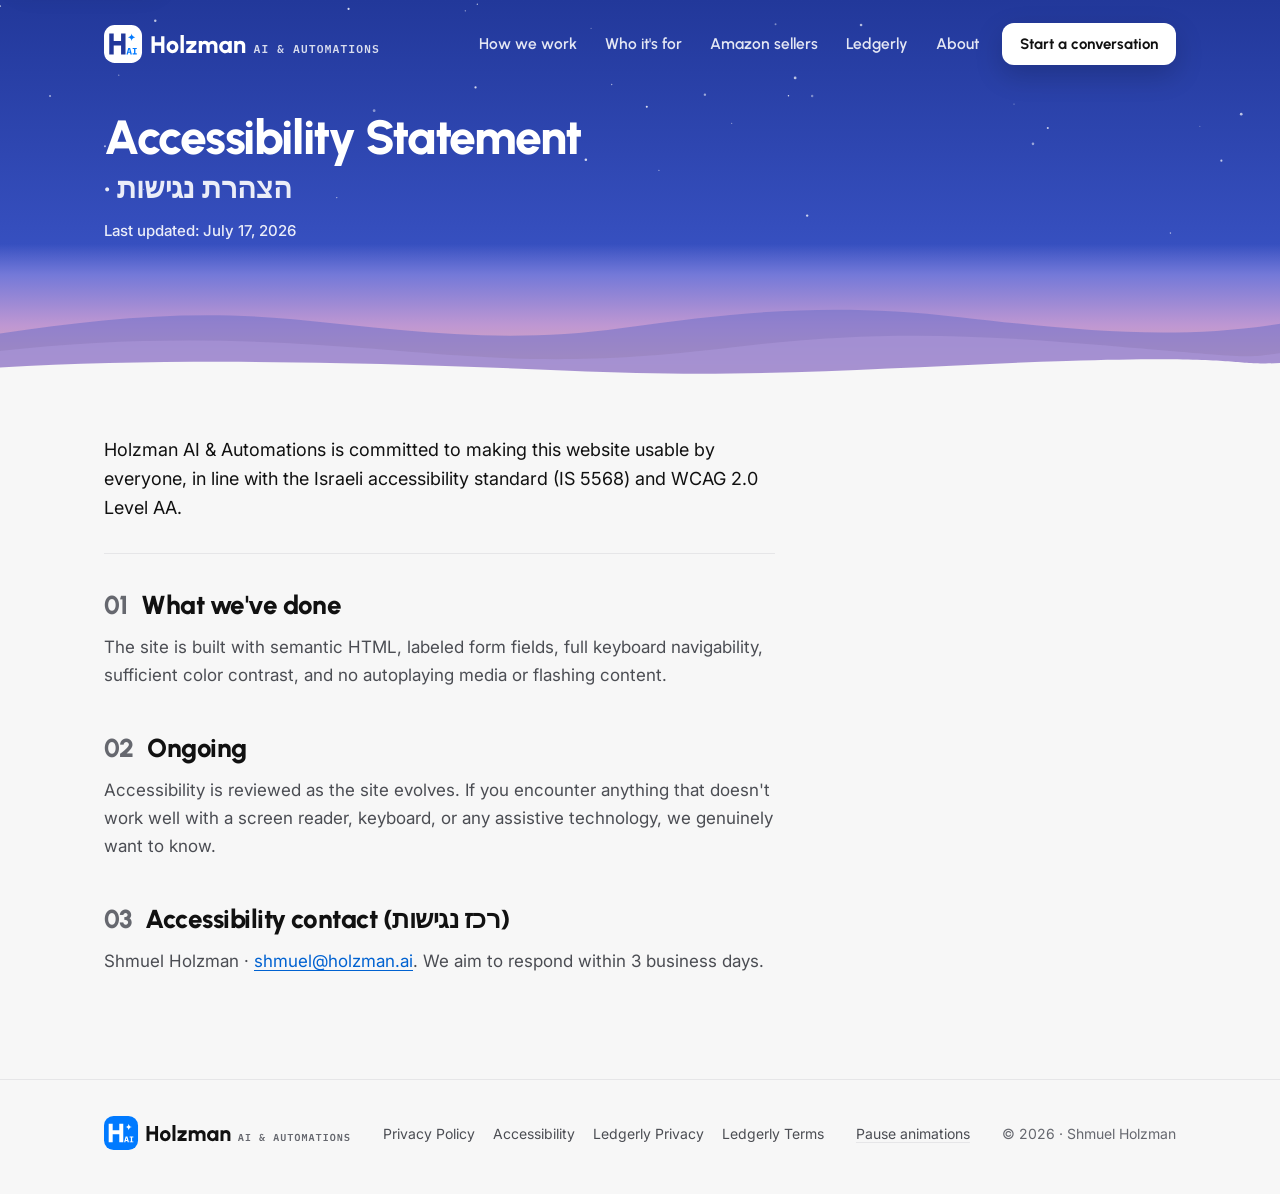
==== accessibility.html @ 12c3c7ff "Brand v2 (Dusk): every page restyled; shared CSS fixes - amazon-sellers, ledgerly, amazon-pnl (Margi" ====
<!doctype html>
<html lang="en">
<head>
<meta charset="utf-8" />
<meta name="viewport" content="width=device-width,initial-scale=1" />
<title>Accessibility Statement — Holzman AI &amp; Automations</title>
<meta name="description" content="Accessibility Statement (הצהרת נגישות) for holzman.ai: our commitment to IS 5568 and WCAG 2.0 AA, what we&#x27;ve done, and how to contact us." />
<link rel="canonical" href="https://holzman.ai/accessibility" />

<link rel="icon" href="/favicon.svg" type="image/svg+xml" />
<link rel="icon" href="/favicon-32.png" sizes="32x32" type="image/png" />
<link rel="apple-touch-icon" href="/apple-touch-icon.png" />

<meta property="og:type" content="website" />
<meta property="og:site_name" content="Holzman AI &amp; Automations" />
<meta property="og:locale" content="en_US" />
<meta property="og:url" content="https://holzman.ai/accessibility" />
<meta property="og:title" content="Accessibility Statement" />
<meta property="og:description" content="Accessibility Statement (הצהרת נגישות) for holzman.ai: our commitment to IS 5568 and WCAG 2.0 AA, what we&#x27;ve done, and how to contact us." />
<meta property="og:image" content="https://holzman.ai/og-card.png" />
<meta property="og:image:type" content="image/png" />
<meta property="og:image:width" content="1200" />
<meta property="og:image:height" content="630" />
<meta property="og:image:alt" content="Holzman AI &amp; Automations — Boutique automation, built on rails." />
<meta name="twitter:card" content="summary_large_image" />
<meta name="twitter:title" content="Accessibility Statement" />
<meta name="twitter:description" content="Accessibility Statement (הצהרת נגישות) for holzman.ai: our commitment to IS 5568 and WCAG 2.0 AA, what we&#x27;ve done, and how to contact us." />
<meta name="twitter:image" content="https://holzman.ai/og-card.png" />
<meta name="twitter:image:alt" content="Holzman AI &amp; Automations — Boutique automation, built on rails." />
<link rel="preconnect" href="https://fonts.googleapis.com">
<link rel="preconnect" href="https://fonts.gstatic.com" crossorigin>
<link href="https://fonts.googleapis.com/css2?family=Urbanist:wght@700;800&family=Inter:wght@400;500;600&family=IBM+Plex+Mono:wght@500&display=swap" rel="stylesheet">
<link rel="stylesheet" href="/dusk.css?v=2026-10">
<style>
  /* legal page only; the system lives in /dusk.css */
  .dusk.mini .dusk-copy h1 { font-weight: 800; font-size: clamp(34px, 4.4vw, 48px); line-height: 1.08; letter-spacing: -.03em; }
  .dusk.mini .meta { margin-top: 12px; display: flex; flex-wrap: wrap; gap: 2px 20px; font-size: 15px; font-weight: 500; color: rgba(255, 255, 255, .9); }
  .legal { padding-block: 52px 104px; }
  .legal .intro { font-size: 18px; line-height: 1.6; color: var(--ink); padding-bottom: 30px; border-bottom: 1px solid var(--line); }
  .legal .prose { max-width: 61ch; }
  .legal .prose h2 .n { color: var(--muted); font-variant-numeric: tabular-nums; margin-right: .3em; }
  .legal .prose section > h2 { margin-top: 44px; }
  .legal .prose section:first-of-type > h2 { margin-top: 36px; }
  .legal .prose .well { margin-top: 18px; font-size: 16px; }
  .dusk.mini .h1-he { display: block; margin-top: 8px; font-size: .6em; line-height: 1.25; letter-spacing: 0; color: rgba(255, 255, 255, .9); }
</style>
</head>
<body>
<a class="skip" href="#main">Skip to content</a>

<header class="dusk mini" id="top">
  <svg class="stars" aria-hidden="true" focusable="false"><circle cx="0.02%" cy="2.54%" r="0.84" opacity="0.62" style="animation-delay:0.86s;animation-duration:2.69s"/><circle cx="8.20%" cy="61.39%" r="1.06" opacity="0.60" style="animation-delay:2.79s;animation-duration:5.06s"/><circle cx="11.22%" cy="79.52%" r="0.71" opacity="0.44" style="animation-delay:1.48s;animation-duration:3.06s"/><circle cx="81.86%" cy="53.74%" r="1.04" opacity="0.75" style="animation-delay:1.86s;animation-duration:3.64s"/><circle cx="46.18%" cy="11.94%" r="0.60" opacity="0.37" style="animation-delay:1.93s;animation-duration:2.93s"/><circle cx="93.74%" cy="53.06%" r="0.53" opacity="0.40" style="animation-delay:3.16s;animation-duration:4.03s"/><circle cx="55.07%" cy="39.74%" r="1.21" opacity="0.55" style="animation-delay:2.32s;animation-duration:4.16s"/><circle cx="62.12%" cy="32.72%" r="1.39" opacity="0.69" style="animation-delay:1.79s;animation-duration:3.51s"/><circle cx="27.23%" cy="3.75%" r="1.07" opacity="0.84" style="animation-delay:1.59s;animation-duration:3.44s"/><circle cx="26.31%" cy="82.97%" r="0.67" opacity="0.67" style="animation-delay:3.10s;animation-duration:3.62s"/><circle cx="80.70%" cy="60.40%" r="1.29" opacity="0.52" style="animation-delay:2.36s;animation-duration:3.54s"/><circle cx="12.13%" cy="8.69%" r="1.22" opacity="0.70" style="animation-delay:1.76s;animation-duration:4.77s"/><circle cx="37.29%" cy="1.78%" r="0.67" opacity="0.69" style="animation-delay:2.18s;animation-duration:3.00s"/><circle cx="51.48%" cy="71.47%" r="0.54" opacity="0.79" style="animation-delay:1.24s;animation-duration:4.77s"/><circle cx="96.97%" cy="47.95%" r="1.34" opacity="0.69" style="animation-delay:3.36s;animation-duration:3.74s"/><circle cx="36.35%" cy="4.54%" r="0.57" opacity="0.75" style="animation-delay:2.03s;animation-duration:3.79s"/><circle cx="47.79%" cy="35.47%" r="0.67" opacity="0.63" style="animation-delay:1.22s;animation-duration:4.58s"/><circle cx="60.59%" cy="10.15%" r="0.98" opacity="0.42" style="animation-delay:1.55s;animation-duration:4.58s"/><circle cx="29.23%" cy="46.50%" r="1.38" opacity="0.46" style="animation-delay:2.57s;animation-duration:3.87s"/><circle cx="37.15%" cy="36.69%" r="1.11" opacity="0.80" style="animation-delay:1.49s;animation-duration:5.20s"/><circle cx="9.28%" cy="31.55%" r="0.56" opacity="0.61" style="animation-delay:2.10s;animation-duration:3.45s"/><circle cx="57.16%" cy="51.79%" r="0.64" opacity="0.50" style="animation-delay:1.36s;animation-duration:5.19s"/><circle cx="45.77%" cy="67.10%" r="1.29" opacity="0.81" style="animation-delay:1.68s;animation-duration:3.62s"/><circle cx="50.53%" cy="44.82%" r="1.02" opacity="0.84" style="animation-delay:2.69s;animation-duration:3.66s"/><circle cx="61.60%" cy="40.16%" r="0.74" opacity="0.85" style="animation-delay:2.72s;animation-duration:3.21s"/><circle cx="67.27%" cy="10.52%" r="1.31" opacity="0.65" style="animation-delay:1.17s;animation-duration:3.83s"/><circle cx="91.44%" cy="97.88%" r="0.77" opacity="0.59" style="animation-delay:2.38s;animation-duration:5.09s"/><circle cx="95.42%" cy="67.48%" r="1.09" opacity="0.72" style="animation-delay:2.75s;animation-duration:3.29s"/><circle cx="79.22%" cy="43.72%" r="0.52" opacity="0.53" style="animation-delay:0.41s;animation-duration:4.50s"/><circle cx="63.45%" cy="40.28%" r="1.24" opacity="0.40" style="animation-delay:0.04s;animation-duration:3.83s"/><circle cx="3.91%" cy="40.29%" r="1.05" opacity="0.56" style="animation-delay:3.36s;animation-duration:5.07s"/><circle cx="63.06%" cy="90.52%" r="1.18" opacity="0.75" style="animation-delay:2.85s;animation-duration:4.26s"/></svg>
  <div class="wrap">
    <nav class="dusk-nav" aria-label="Main">
      <a class="lockup" href="/" aria-label="Holzman AI &amp; Automations home"><img src="/logo-reverse.svg" alt="Holzman AI &amp; Automations" width="276" height="38"></a>
      <div class="links">
        <a href="/#how">How we work</a>
        <a href="/#fit">Who it's for</a>
        <a href="/amazon-sellers">Amazon sellers</a>
        <a href="/ledgerly">Ledgerly</a>
        <a href="/#about">About</a>
        <a class="btn btn-white btn-sm" href="/#contact">Start a conversation</a>
      </div>
    </nav>
    <div class="dusk-copy">
      <h1>Accessibility Statement <span class="h1-he">· <span lang="he" dir="rtl">הצהרת נגישות</span></span></h1>
      <p class="meta"><span>Last updated: July 17, 2026</span></p>
    </div>
  </div>
  <svg class="hills" viewBox="0 0 1440 190" preserveAspectRatio="none" aria-hidden="true" focusable="false"><path d="M0 96C110 70 210 52 330 70S560 118 700 86S940 40 1080 66S1320 108 1440 78V190H0Z" fill="#6E6FC9" opacity=".55"/><path d="M0 128C150 100 290 106 420 124S650 156 820 122S1100 98 1260 120S1400 140 1440 132V190H0Z" fill="#A894D8" opacity=".7"/><path d="M0 158C200 140 420 148 640 164S1000 156 1200 146S1380 154 1440 150V190H0Z" fill="#F7F7F7"/></svg>
</header>

<main id="main">
  <div class="wrap legal">
    <article class="prose">
      <p class="intro">Holzman AI &amp; Automations is committed to making this website usable by everyone, in line with the Israeli accessibility standard (IS 5568) and WCAG 2.0 Level AA.</p>

      <section>
        <h2><span class="n">01</span> What we've done</h2>
        <p>
          The site is built with semantic HTML, labeled form fields, full keyboard navigability, sufficient color contrast, and no autoplaying media or flashing content.
        </p>
      </section>

      <section>
        <h2><span class="n">02</span> Ongoing</h2>
        <p>
          Accessibility is reviewed as the site evolves. If you encounter anything that doesn't work well with a screen reader, keyboard, or any assistive technology, we genuinely want to know.
        </p>
      </section>

      <section>
        <h2><span class="n">03</span> Accessibility contact (<span lang="he" dir="rtl">רכז נגישות</span>)</h2>
        <p>
          Shmuel Holzman · <a href="mailto:shmuel@holzman.ai">shmuel@holzman.ai</a>. We aim to respond within 3 business days.
        </p>
      </section>
    </article>
  </div>
</main>

<footer class="site-foot">
  <div class="wrap row">
    <a class="lockup" href="/" aria-label="Holzman AI &amp; Automations home"><img src="/logo.svg" alt="Holzman AI &amp; Automations" width="247" height="34"></a>
    <nav aria-label="Legal"><a href="/privacy-policy">Privacy Policy</a><a href="/accessibility">Accessibility</a><a href="/privacy">Ledgerly Privacy</a><a href="/terms">Ledgerly Terms</a></nav>
    <button class="motion-toggle" type="button" hidden>Pause animations</button>
    <span class="copy">© 2026 · Shmuel Holzman</span>
  </div>
</footer>

<script src="/dusk.js?v=2026-10" defer></script>
</body>
</html>
---- dusk.css ----
/* Holzman AI & Automations: "Dusk" house system (brand v2, 2026-10).
   Source of truth: vault 1-Projects/Holzman AI & Automations/Brand Redesign (2026-10)/Brand Spec — Dusk (v2).md
   Every page links this file; page-only styles stay in the page. */

:root {
  /* neutrals */
  --bg: #F7F7F7; --surface: #FFFFFF; --panel: #F0F0F1;
  --ink: #111111; --body: #4B4D53; --muted: #66686F;
  --line: #E6E6E8; --line-2: #EFEFF0;
  /* blue: 500 for graphics, 600 for button fills, 700 for text and links */
  --blue: #007AFF; --blue-600: #0070EA; --blue-700: #0062D1; --blue-50: #EAF3FF; --blue-100: #D6E8FF;
  /* icon tiles only, white glyphs */
  --tile-blue: #007AFF; --tile-violet: #7A6AD6; --tile-green: #1E9E46; --tile-amber: #D97A00; --tile-pink: #D9578C;
  /* status */
  --ok: #157A41; --ok-soft: #E5F5EB; --warn: #9A5600; --warn-soft: #FFF2DB; --err: #B42318; --err-soft: #FDECEA;
  /* the dusk */
  --dusk-deep: #22389A;
  --dusk-sky: linear-gradient(180deg, #22389A 0px, #3B55C8 300px, #5D69D3 470px, #7479D8 560px, #BE97D2 720px, #EEB4AE 880px);
  --dusk-line: linear-gradient(90deg, #22389A, #3B55C8 30%, #7479D8 58%, #BE97D2 80%, #EEB4AE);
  /* type */
  --display: "Urbanist", "Helvetica Neue", Arial, sans-serif;
  --sans: "Inter", system-ui, -apple-system, "Segoe UI", Arial, sans-serif;
  --mono: "IBM Plex Mono", ui-monospace, Menlo, monospace;
  --hand: "Caveat", "Bradley Hand", cursive;
  /* shape */
  --r-ctl: 12px; --r-card: 22px; --r-inner: 14px;
  --e1: 0 1px 2px rgba(17, 17, 17, .05), 0 8px 24px rgba(17, 17, 17, .06);
  --e2: 0 2px 6px rgba(17, 17, 17, .05), 0 24px 60px rgba(17, 17, 17, .10);
  /* motion: Direction A's spring, as drawn (Shmuel, 2026-10-08) */
  --spring: cubic-bezier(.34, 1.56, .64, 1);
}

*, *::before, *::after { box-sizing: border-box; }
html { -webkit-text-size-adjust: 100%; scroll-behavior: smooth; overflow-x: clip; }
body {
  margin: 0; background: var(--bg); color: var(--body);
  font-family: var(--sans); font-size: 17px; line-height: 1.65;
  -webkit-font-smoothing: antialiased; -moz-osx-font-smoothing: grayscale;
}
img, svg { max-width: 100%; }
p { margin: 0; }
a { color: var(--blue-700); text-underline-offset: 3px; }
h1, h2, h3, h4 { margin: 0; color: var(--ink); font-family: var(--display); text-wrap: balance; }
::selection { background: var(--blue); color: #fff; }
:focus-visible { outline: 2px solid var(--blue-700); outline-offset: 2px; border-radius: 4px; }
.skip { position: absolute; left: 12px; top: -60px; z-index: 50; background: var(--surface); color: var(--ink); padding: 10px 14px; border-radius: var(--r-ctl); font-weight: 600; box-shadow: var(--e1); text-decoration: none; }
.skip:focus { top: 12px; }
.sr-only { position: absolute; width: 1px; height: 1px; padding: 0; margin: -1px; overflow: hidden; clip: rect(0 0 0 0); white-space: nowrap; border: 0; }

.wrap { max-width: 1120px; margin: 0 auto; padding-inline: 24px; }
.wrap-narrow { max-width: 860px; margin: 0 auto; padding-inline: 24px; }
@media (max-width: 520px) { .wrap, .wrap-narrow { padding-inline: 16px; } body { font-size: 16px; } }

/* ---------- type ---------- */
.h-hero { font-weight: 800; font-size: clamp(38px, 5.2vw, 60px); line-height: 1.04; letter-spacing: -.035em; }
.h-sec { font-weight: 800; font-size: clamp(30px, 3.8vw, 42px); line-height: 1.1; letter-spacing: -.03em; }
.h-card { font-weight: 800; font-size: 20px; line-height: 1.25; letter-spacing: -.02em; }
.lead { font-size: 18px; line-height: 1.6; color: var(--body); }
.lead-strong { font-family: var(--display); font-weight: 700; font-size: clamp(20px, 2.2vw, 24px); line-height: 1.3; letter-spacing: -.015em; color: var(--ink); }
.small { font-size: 14px; line-height: 1.55; }
.caption { font-size: 13px; color: var(--muted); }
.data { font-family: var(--mono); font-weight: 500; font-size: 13px; letter-spacing: .02em; }
.sign { font-family: var(--hand); font-weight: 500; font-size: 34px; line-height: 1; color: var(--ink); }

/* ---------- logo lockup (outlined SVG files; never live text) ---------- */
.lockup { display: inline-flex; align-items: center; text-decoration: none; border-radius: 10px; }
.lockup img { display: block; height: 38px; width: auto; }
@media (hover: hover) and (pointer: fine) and (prefers-reduced-motion: no-preference) {
  .lockup img { transition: transform .45s var(--spring); }
}

/* ---------- buttons (12px radius; one primary per view) ---------- */
.btn {
  display: inline-flex; align-items: center; justify-content: center; gap: 9px;
  font-family: var(--display); font-weight: 700; font-size: 16px; line-height: 1.2;
  padding: 14px 26px; min-height: 48px; border-radius: var(--r-ctl); border: 0; cursor: pointer;
  text-decoration: none; white-space: nowrap;
}
.btn-primary { background: var(--blue-600); color: #fff; box-shadow: 0 8px 22px rgba(16, 40, 90, .2); }
.btn-primary:hover { background: var(--blue-700); }
.btn-white { background: #fff; color: var(--ink); box-shadow: 0 10px 28px rgba(0, 0, 0, .18); }
.btn-ghost { background: rgba(255, 255, 255, .14); color: #fff; box-shadow: inset 0 0 0 1px rgba(255, 255, 255, .34); }
.btn-ghost:hover { background: rgba(255, 255, 255, .22); }
.btn-quiet { background: var(--surface); color: var(--ink); box-shadow: inset 0 0 0 1px var(--line); }
.btn-sm { font-size: 15px; padding: 10px 18px; min-height: 42px; }
.btn[disabled] { opacity: .6; cursor: progress; }
.btn .arr { display: inline-block; }

/* ---------- status chips (the only pills) ---------- */
.chip { display: inline-flex; align-items: center; gap: 6px; font-family: var(--mono); font-weight: 500; font-size: 11px; letter-spacing: .08em; text-transform: uppercase; border-radius: 999px; padding: 4px 10px; white-space: nowrap; }
.chip-blue { background: var(--blue-50); color: var(--blue-700); }
.chip-ok { background: var(--ok-soft); color: var(--ok); }
.chip-warn { background: var(--warn-soft); color: var(--warn); }
.chip-neutral { background: var(--panel); color: var(--muted); }

/* ---------- icon tiles: beside a heading, never stacked above it ---------- */
.tile { width: 40px; height: 40px; border-radius: 12px; display: grid; place-items: center; flex-shrink: 0; color: #fff; }
.tile svg { width: 20px; height: 20px; stroke: currentColor; fill: none; stroke-width: 2; stroke-linecap: round; stroke-linejoin: round; }
.tile-lg { width: 52px; height: 52px; border-radius: 15px; }
.tile-lg svg { width: 25px; height: 25px; }
.t-blue { background: var(--tile-blue); } .t-violet { background: var(--tile-violet); } .t-green { background: var(--tile-green); }
.t-amber { background: var(--tile-amber); } .t-pink { background: var(--tile-pink); }
.titled { display: flex; align-items: center; gap: 14px; }

/* ---------- cards ---------- */
.card { background: var(--surface); border: 1px solid var(--line); border-radius: var(--r-card); padding: 28px; box-shadow: var(--e1); }
.card-flat { background: var(--surface); border: 1px solid var(--line); border-radius: var(--r-card); padding: 28px; }
.well { background: var(--panel); border-radius: var(--r-inner); padding: 16px 18px; }

/* ---------- sections ---------- */
.sec { padding-block: 104px; position: relative; }
.sec + .sec { padding-top: 24px; }
.sec-head { display: grid; gap: 14px; max-width: 680px; margin-bottom: 44px; }
.sec-head.center { margin-inline: auto; text-align: center; justify-items: center; }
.rule-dots { border: 0; border-top: 2px dotted #D7D7DA; margin: 0 auto; max-width: 1072px; }
@media (max-width: 720px) { .sec { padding-block: 72px; } .sec-head { margin-bottom: 32px; } }

/* ---------- dusk hero ---------- */
.dusk { position: relative; background-color: #22389A; background-image: linear-gradient(180deg, #22389A 0px, #3B55C8 300px, #5D69D3 520px); color: #fff; overflow: hidden; isolation: isolate; }
/* the horizon is exactly as tall as the bottom padding, so it starts below the last line of text however the copy wraps */
.dusk::before { content: ""; position: absolute; left: 0; right: 0; bottom: 0; height: var(--pb, 230px); z-index: -1; background: linear-gradient(180deg, rgba(93,105,211,0) 0%, #7479D8 22%, #BE97D2 58%, #EEB4AE 100%); pointer-events: none; }
.dusk .stars { position: absolute; left: 0; top: 0; width: 100%; height: 62%; pointer-events: none; }
.dusk .stars circle { fill: #fff; animation: twinkle 3.4s ease-in-out infinite; }
.dusk .hills { position: absolute; left: 0; bottom: -1px; width: 100%; height: 190px; pointer-events: none; }
.dusk-nav { position: relative; z-index: 3; display: flex; align-items: center; justify-content: space-between; gap: 16px; padding-block: 22px; }
.dusk-nav .links { display: flex; align-items: center; gap: 2px; }
.dusk-nav .links a:not(.btn) { color: rgba(255, 255, 255, .88); text-decoration: none; font-family: var(--display); font-weight: 600; font-size: 15.5px; padding: 9px 13px; border-radius: 10px; }
.dusk-nav .links a:not(.btn):hover { color: #fff; background: rgba(255, 255, 255, .12); }
.dusk-nav .links a[aria-current="page"] { color: #fff; background: rgba(255, 255, 255, .14); }
.dusk-nav .btn { margin-left: 8px; }
.dusk-copy { position: relative; z-index: 2; text-align: center; max-width: 840px; margin: 0 auto; padding-top: 64px; }
.dusk-copy h1 { color: #fff; }
.dusk-copy .lead { text-wrap: pretty; color: #fff; max-width: 580px; margin: 22px auto 0; font-weight: 500; }
.dusk-ctas { display: flex; gap: 12px; justify-content: center; flex-wrap: wrap; margin-top: 34px; }
.dusk.home { --pb: 320px; padding-bottom: var(--pb); }
.dusk.compact { --pb: 230px; padding-bottom: var(--pb); }
.dusk.compact .dusk-copy { padding-top: 40px; }
.dusk.compact .hills { height: 150px; }
.dusk.mini { --pb: 140px; padding-bottom: var(--pb); }
.dusk.mini .dusk-copy { padding-top: 24px; text-align: left; max-width: none; }
.dusk.mini .hills { height: 104px; }
.over-dusk { position: relative; z-index: 4; margin-top: -170px; }
.dusk.compact + .over-dusk, .dusk.compact + main > .over-dusk:first-child { margin-top: -110px; }
@media (max-width: 900px) {
  .dusk-nav .links a:not(.btn) { display: none; }
}
@media (max-width: 520px) {
  .dusk-copy { padding-top: 40px; }
  .dusk.home { --pb: 250px; }
  .dusk .hills { height: 120px; }
  .dusk-nav .btn { padding: 9px 14px; font-size: 14px; min-height: 40px; }
  .over-dusk { margin-top: -120px; }
  /* longer text column on phones: keep white text on the dark half of the sky */
  .dusk { background-image: linear-gradient(180deg, #22389A 0px, #3B55C8 420px, #5D69D3 620px); }
}

/* floating sheet that sits on the hills */
.float { max-width: 940px; margin: 0 auto; background: rgba(255, 255, 255, .62); backdrop-filter: blur(12px); -webkit-backdrop-filter: blur(12px); border-radius: 30px; padding: 10px; box-shadow: var(--e2); }
.float-in { background: var(--surface); border-radius: 22px; padding: 22px 24px; }
@media (max-width: 520px) { .float { border-radius: 22px; padding: 6px; } .float-in { border-radius: 17px; padding: 18px; } }

/* ---------- light header (fallback for pages without a dusk hero) ---------- */
.light-nav { display: flex; align-items: center; justify-content: space-between; gap: 16px; padding-block: 20px; }

/* ---------- forms ---------- */
.field { display: grid; gap: 7px; }
.field label { font-family: var(--sans); font-weight: 500; font-size: 14px; color: var(--ink); }
.field input, .field textarea {
  font: inherit; font-size: 16px; color: var(--ink); background: var(--surface);
  border: 1px solid var(--line); border-radius: var(--r-ctl); padding: 13px 15px; width: 100%;
}
.field textarea { min-height: 140px; resize: vertical; line-height: 1.55; }
.field input::placeholder, .field textarea::placeholder { color: var(--muted); opacity: 1; }
.field input:focus, .field textarea:focus { outline: 2px solid var(--blue-700); outline-offset: 0; border-color: transparent; }

/* ---------- footer ---------- */
.site-foot { border-top: 1px solid var(--line); padding-block: 36px 44px; }
.site-foot .row { display: flex; justify-content: space-between; align-items: center; gap: 18px; flex-wrap: wrap; }
.site-foot nav { display: flex; flex-wrap: wrap; gap: 6px 18px; font-size: 14px; }
.site-foot nav a { color: var(--body); text-decoration: none; }
.site-foot nav a:hover { color: var(--blue-700); text-decoration: underline; }
.site-foot .copy { font-size: 14px; color: var(--muted); }
.site-foot .lockup img { height: 34px; }
/* WCAG 2.2.2: one switch pauses the stars, marching lines and marquee (shown only when motion runs) */
.motion-toggle { font: inherit; font-size: 14px; color: var(--body); background: none; border: 0; padding: 0; cursor: pointer; text-decoration: underline; text-decoration-color: var(--line); text-underline-offset: 3px; }
.motion-toggle:hover { color: var(--blue-700); text-decoration-color: currentColor; }
.motion-toggle[hidden] { display: none; }
html.still *, html.still *::before, html.still *::after { animation-play-state: paused !important; }

/* ---------- prose (legal and long text) ---------- */
.prose { max-width: 61ch; }
.prose h2 { font-weight: 800; font-size: 26px; letter-spacing: -.02em; line-height: 1.2; margin: 44px 0 12px; }
.prose h3 { font-weight: 700; font-size: 20px; letter-spacing: -.015em; margin: 30px 0 8px; }
.prose p, .prose li { color: var(--body); }
.prose p + p { margin-top: 14px; }
.prose ul, .prose ol { padding-left: 22px; margin: 12px 0; display: grid; gap: 8px; }
.prose a { color: var(--blue-700); }
.prose strong, .prose b { color: var(--ink); font-weight: 600; }
.prose table { width: 100%; border-collapse: collapse; font-size: 15px; margin: 16px 0; }
.prose th, .prose td { text-align: left; padding: 10px 12px; border-bottom: 1px solid var(--line-2); vertical-align: top; }
.prose th { color: var(--ink); font-weight: 600; border-bottom: 1.5px solid var(--ink); }
/* on a phone a wide table scrolls sideways; the edge shadows say so (they scroll with the content) */
.table-scroll { overflow-x: auto; background:
  linear-gradient(90deg, var(--surface) 30%, rgba(255, 255, 255, 0)) left / 40px 100% no-repeat local,
  linear-gradient(270deg, var(--surface) 30%, rgba(255, 255, 255, 0)) right / 40px 100% no-repeat local,
  radial-gradient(farthest-side at 0 50%, rgba(17, 17, 17, .14), rgba(17, 17, 17, 0)) left / 14px 100% no-repeat scroll,
  radial-gradient(farthest-side at 100% 50%, rgba(17, 17, 17, .14), rgba(17, 17, 17, 0)) right / 14px 100% no-repeat scroll; }

/* ---------- motion (Shmuel's pick: Direction A's spring, as drawn) ---------- */
@keyframes twinkle { 0%, 100% { opacity: .25; } 50% { opacity: .95; } }
@keyframes march { to { stroke-dashoffset: -14; } }
/* each copy of the track moves by its own width plus the gap, so the loop has no jump */
@keyframes marquee { to { transform: translateX(calc(-100% - var(--mq-gap, 14px))); } }
/* touch: press feedback only, short and strong ease-out; the spring is for pointer hover */
.btn { transition: transform .16s cubic-bezier(.23, 1, .32, 1); }
.btn:active { transform: scale(.97); }
@media (hover: hover) and (pointer: fine) and (prefers-reduced-motion: no-preference) {
  .btn { transition: transform .45s var(--spring), box-shadow .35s ease, background-color .3s ease; }
  .btn:hover { transform: scale(1.05) translateY(-2px); }
  .btn:active { transform: scale(.97); transition-duration: .12s; }
  .btn-primary:hover { box-shadow: 0 14px 32px rgba(16, 40, 90, .26); }
  .btn-white:hover { box-shadow: 0 16px 36px rgba(0, 0, 0, .24); }
  .lift { transition: transform .45s var(--spring), box-shadow .35s ease; }
  .lift:hover { transform: translateY(-5px); box-shadow: 0 10px 24px rgba(0, 0, 0, .06), 0 24px 50px rgba(0, 0, 0, .07); }
  .lockup:hover img { transform: rotate(-3deg) scale(1.03); }
}
/* scroll reveal: only below the first screen, only when the page script is running, never hides content otherwise */
.js .reveal { opacity: 0; translate: 0 26px; transition: opacity .8s ease, translate .8s var(--spring), transform .45s var(--spring), box-shadow .35s ease; }
.js .reveal.in { opacity: 1; translate: none; }
/* the stagger delays only the entrance (opacity, translate), never the hover lift */
.js .reveal.d1 { transition-delay: .08s, .08s, 0s, 0s; } .js .reveal.d2 { transition-delay: .16s, .16s, 0s, 0s; } .js .reveal.d3 { transition-delay: .24s, .24s, 0s, 0s; }

@media (prefers-reduced-motion: reduce) {
  html { scroll-behavior: auto; }
  *, *::before, *::after { animation: none !important; transition: none !important; }
  .js .reveal { opacity: 1; translate: none; }
  .btn:active { transform: none; }
}
@media print {
  .dusk { background: #fff; color: var(--ink); padding-bottom: 0; }
  .dusk .stars, .dusk .hills, .dusk-nav .links { display: none; }
  .dusk-copy h1, .dusk-copy .lead { color: var(--ink); }
  .js .reveal { opacity: 1; translate: none; }
}
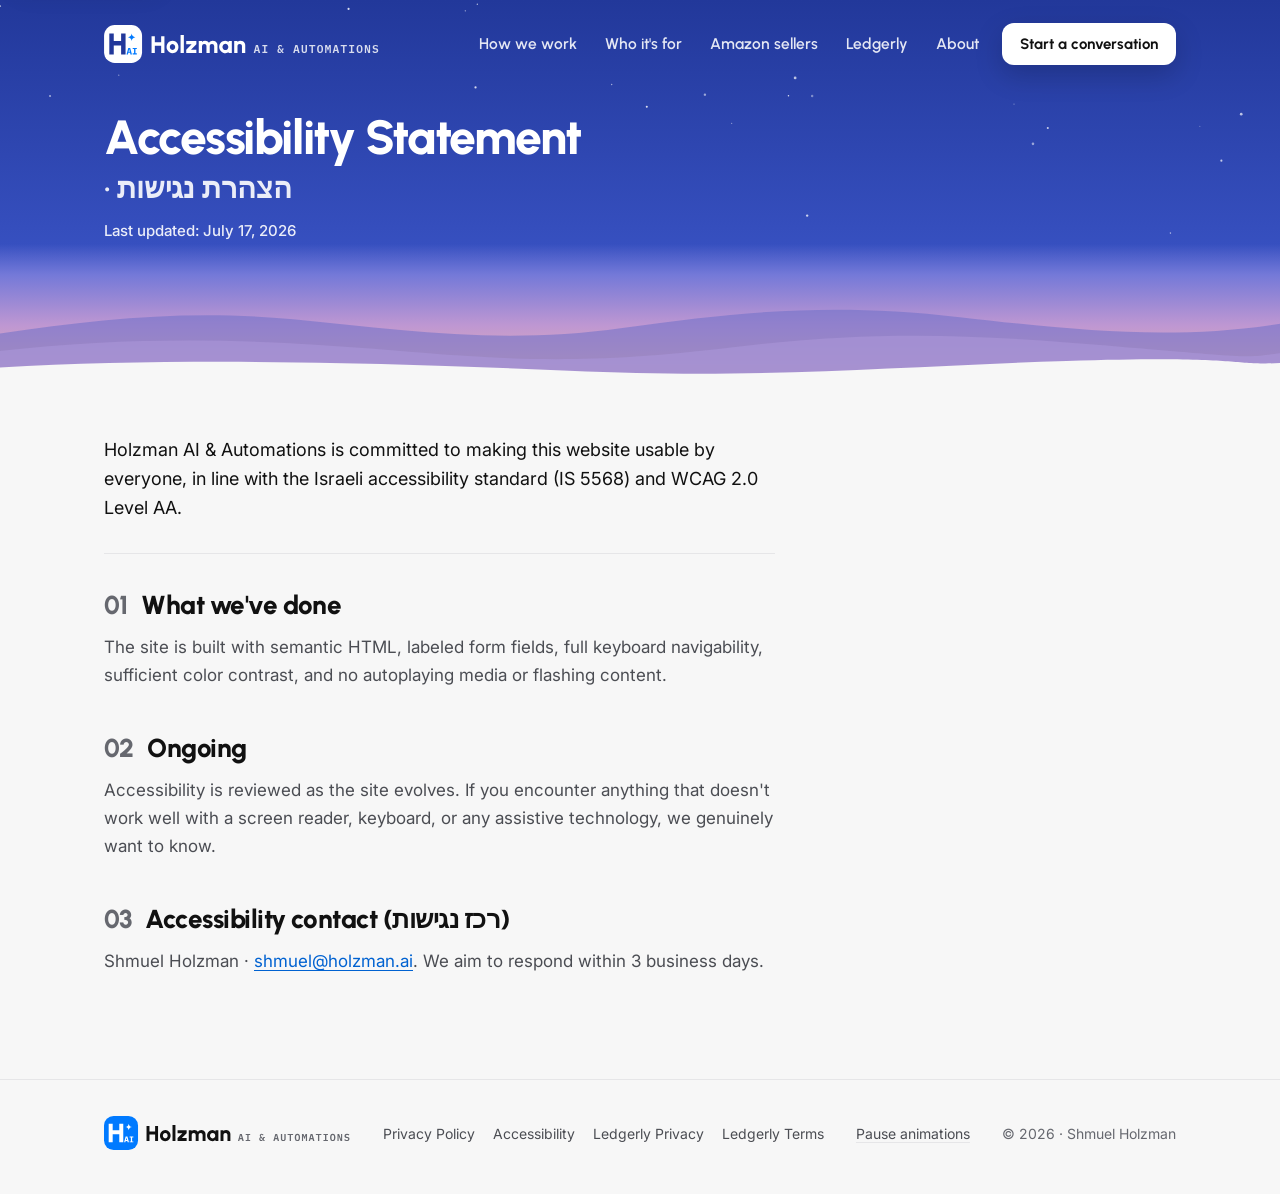
==== commit 65051c2a: "Brand v2 (Dusk): /examples restyled; menu one row at 820-1100px; "never small" wording - examples.ht" ====
--- a/accessibility.html
+++ b/accessibility.html
@@ -55,10 +55,10 @@
       <a class="lockup" href="/" aria-label="Holzman AI &amp; Automations home"><img src="/logo-reverse.svg" alt="Holzman AI &amp; Automations" width="276" height="38"></a>
       <div class="links">
         <a href="/#how">How we work</a>
-        <a href="/#fit">Who it's for</a>
+        <a class="nav-lo" href="/#fit">Who it's for</a>
         <a href="/amazon-sellers">Amazon sellers</a>
         <a href="/ledgerly">Ledgerly</a>
-        <a href="/#about">About</a>
+        <a class="nav-lo" href="/#about">About</a>
         <a class="btn btn-white btn-sm" href="/#contact">Start a conversation</a>
       </div>
     </nav>
--- a/dusk.css
+++ b/dusk.css
@@ -124,10 +124,18 @@
 .dusk .hills { position: absolute; left: 0; bottom: -1px; width: 100%; height: 190px; pointer-events: none; }
 .dusk-nav { position: relative; z-index: 3; display: flex; align-items: center; justify-content: space-between; gap: 16px; padding-block: 22px; }
 .dusk-nav .links { display: flex; align-items: center; gap: 2px; }
-.dusk-nav .links a:not(.btn) { color: rgba(255, 255, 255, .88); text-decoration: none; font-family: var(--display); font-weight: 600; font-size: 15.5px; padding: 9px 13px; border-radius: 10px; }
+.dusk-nav .links a:not(.btn) { white-space: nowrap; color: rgba(255, 255, 255, .88); text-decoration: none; font-family: var(--display); font-weight: 600; font-size: 15.5px; padding: 9px 13px; border-radius: 10px; }
 .dusk-nav .links a:not(.btn):hover { color: #fff; background: rgba(255, 255, 255, .12); }
 .dusk-nav .links a[aria-current="page"] { color: #fff; background: rgba(255, 255, 255, .14); }
-.dusk-nav .btn { margin-left: 8px; }
+.dusk-nav .btn { margin-left: 8px; white-space: nowrap; }
+/* full-size logo whenever the text links show; on phones it shrinks to make room for the button */
+@media (min-width: 901px) { .dusk-nav .lockup { flex-shrink: 0; } }
+.dusk-nav .lockup { min-width: 0; }
+.dusk-nav .lockup img { max-width: 100%; height: auto; max-height: 38px; }
+/* under 360px the logo gets the row to itself; the same button sits in the hero just below */
+@media (max-width: 359px) { .dusk-nav .btn { display: none; } }
+/* 901–1099px: the two lowest-priority links step aside so the menu stays on one row at full logo size */
+@media (max-width: 1099px) { .dusk-nav .links .nav-lo { display: none; } }
 .dusk-copy { position: relative; z-index: 2; text-align: center; max-width: 840px; margin: 0 auto; padding-top: 64px; }
 .dusk-copy h1 { color: #fff; }
 .dusk-copy .lead { text-wrap: pretty; color: #fff; max-width: 580px; margin: 22px auto 0; font-weight: 500; }
@@ -149,6 +157,9 @@
   .dusk.home { --pb: 250px; }
   .dusk .hills { height: 120px; }
   .dusk-nav .btn { padding: 9px 14px; font-size: 14px; min-height: 40px; }
+  /* stacked hero buttons share one width */
+  .dusk-ctas { flex-direction: column; align-items: center; }
+  .dusk-ctas .btn { width: 100%; max-width: 340px; }
   .over-dusk { margin-top: -120px; }
   /* longer text column on phones: keep white text on the dark half of the sky */
   .dusk { background-image: linear-gradient(180deg, #22389A 0px, #3B55C8 420px, #5D69D3 620px); }
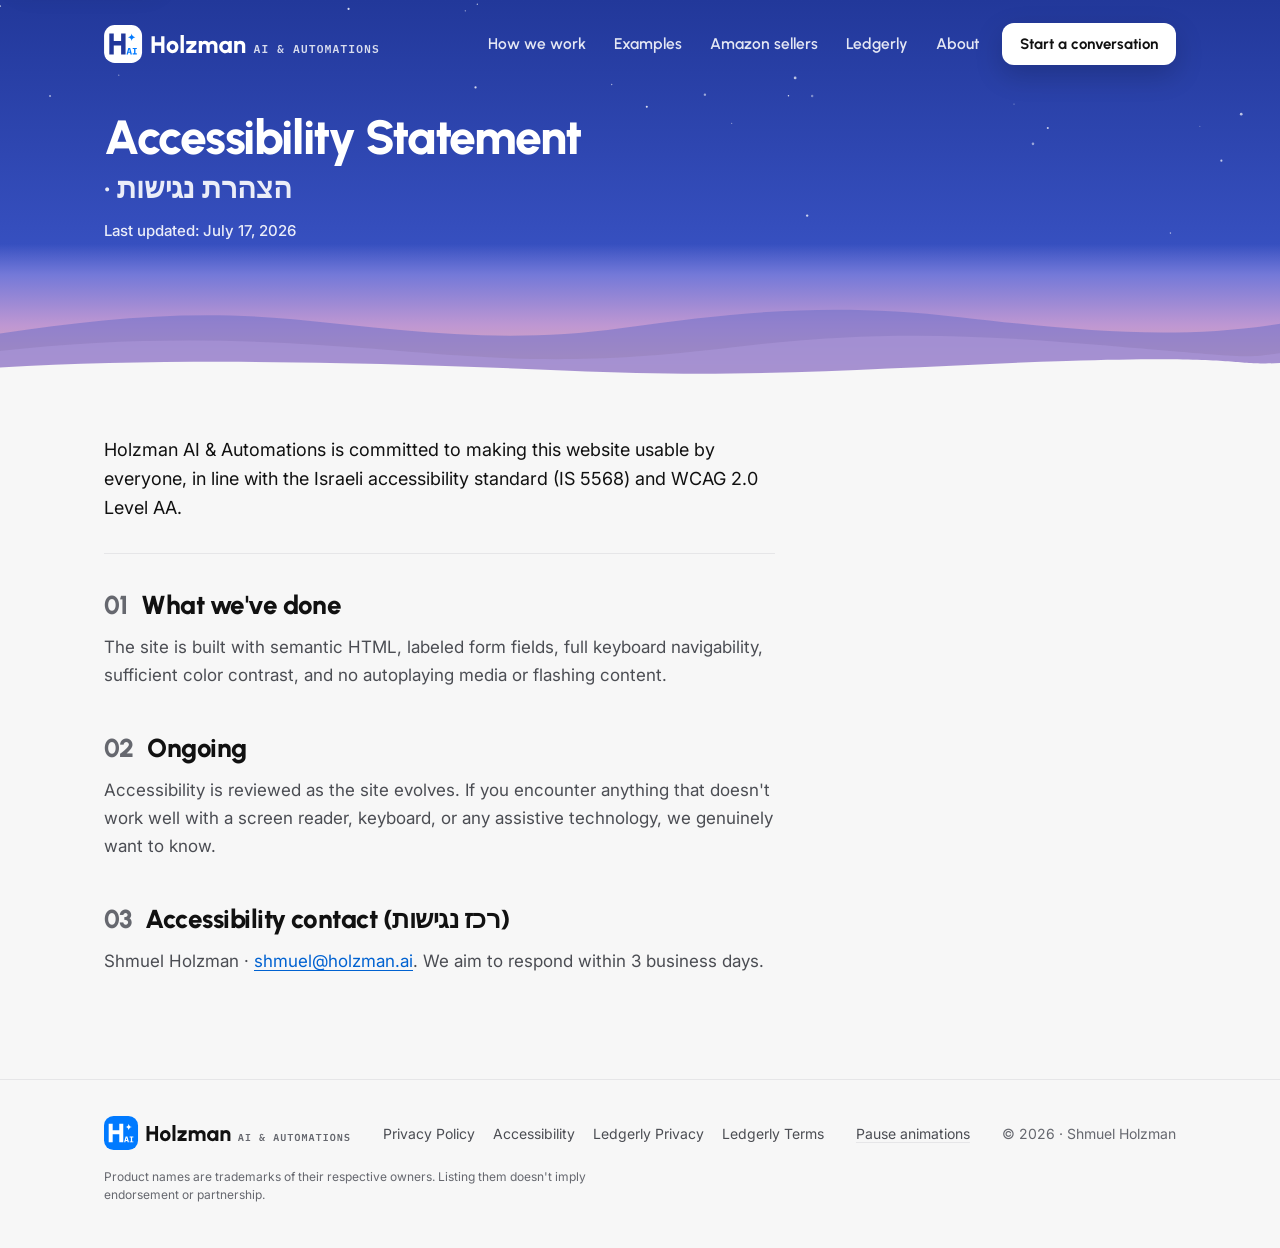
==== commit a57de4bc: "Menu gets "Examples"; footer carries a small trademark notice - Menu on all 9 pages: "Examples" (/ex" ====
--- a/accessibility.html
+++ b/accessibility.html
@@ -54,8 +54,8 @@
     <nav class="dusk-nav" aria-label="Main">
       <a class="lockup" href="/" aria-label="Holzman AI &amp; Automations home"><img src="/logo-reverse.svg" alt="Holzman AI &amp; Automations" width="276" height="38"></a>
       <div class="links">
-        <a href="/#how">How we work</a>
-        <a class="nav-lo" href="/#fit">Who it's for</a>
+        <a class="nav-lo" href="/#how">How we work</a>
+        <a href="/examples">Examples</a>
         <a href="/amazon-sellers">Amazon sellers</a>
         <a href="/ledgerly">Ledgerly</a>
         <a class="nav-lo" href="/#about">About</a>
@@ -105,6 +105,7 @@
     <nav aria-label="Legal"><a href="/privacy-policy">Privacy Policy</a><a href="/accessibility">Accessibility</a><a href="/privacy">Ledgerly Privacy</a><a href="/terms">Ledgerly Terms</a></nav>
     <button class="motion-toggle" type="button" hidden>Pause animations</button>
     <span class="copy">© 2026 · Shmuel Holzman</span>
+    <p class="tm">Product names are trademarks of their respective owners. Listing them doesn't imply endorsement or partnership.</p>
   </div>
 </footer>
 
--- a/dusk.css
+++ b/dusk.css
@@ -192,6 +192,8 @@
 .site-foot nav a:hover { color: var(--blue-700); text-decoration: underline; }
 .site-foot .copy { font-size: 14px; color: var(--muted); }
 .site-foot .lockup img { height: 34px; }
+/* trademark notice: legal small print, on its own line under the footer row */
+.site-foot .tm { flex-basis: 100%; max-width: 64ch; margin: 0; font-size: 12px; line-height: 1.5; color: var(--muted); }
 /* WCAG 2.2.2: one switch pauses the stars, marching lines and marquee (shown only when motion runs) */
 .motion-toggle { font: inherit; font-size: 14px; color: var(--body); background: none; border: 0; padding: 0; cursor: pointer; text-decoration: underline; text-decoration-color: var(--line); text-underline-offset: 3px; }
 .motion-toggle:hover { color: var(--blue-700); text-decoration-color: currentColor; }
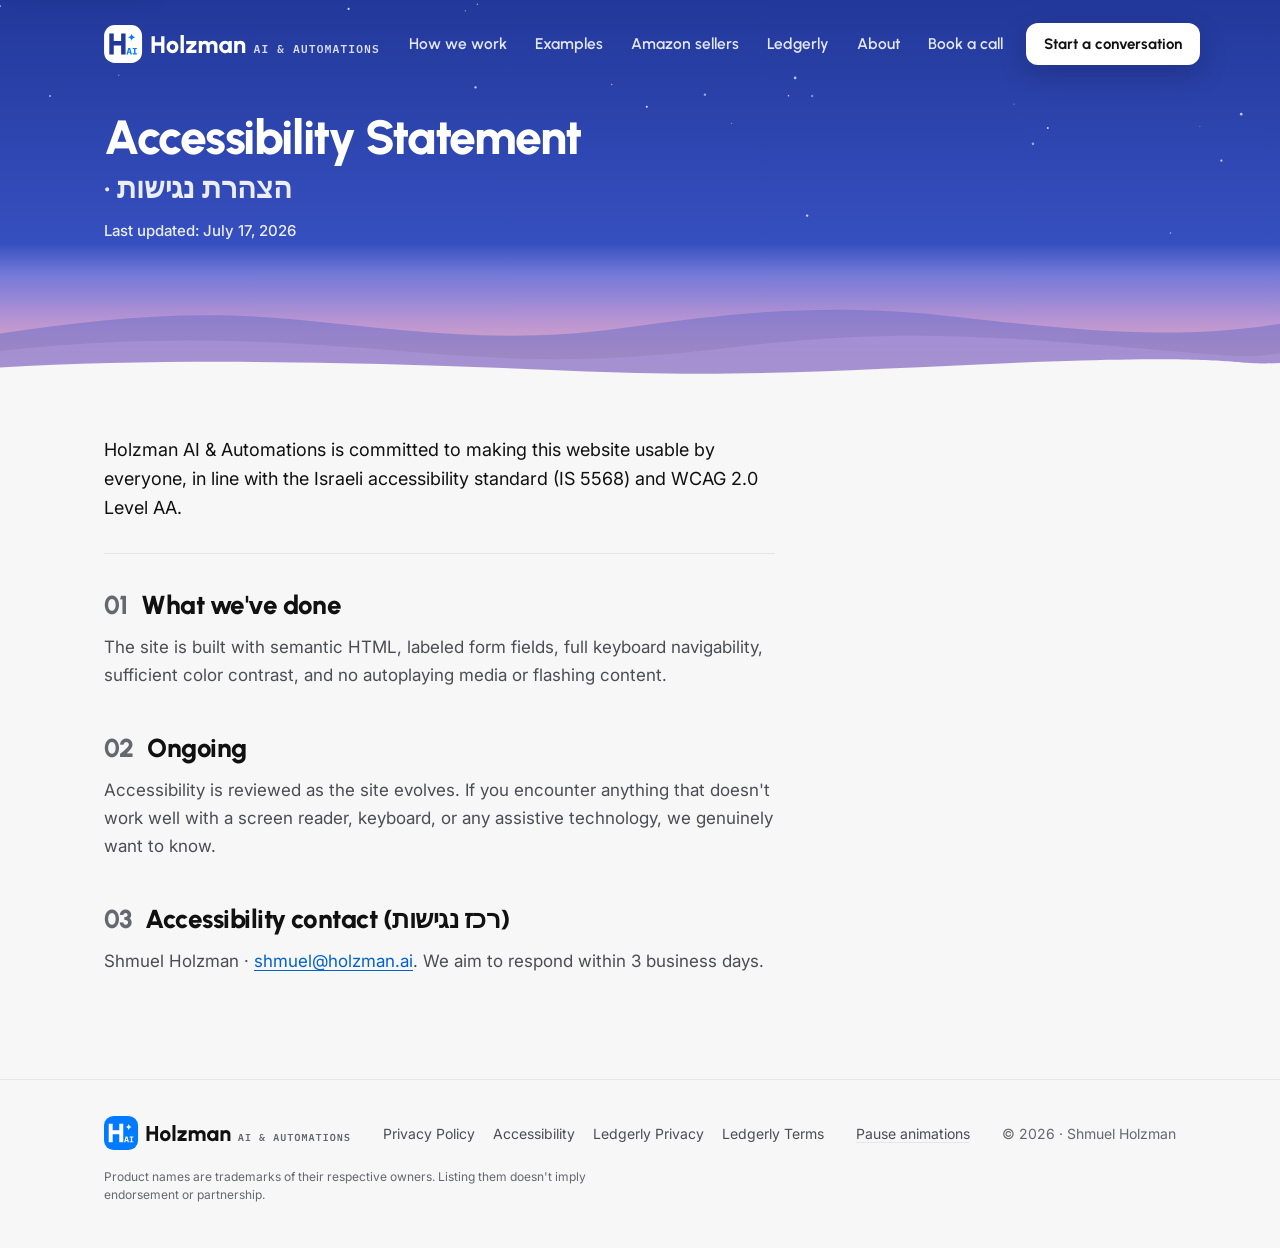
==== commit ab39ca91: "holzman.ai/book: one stable booking link + 'Book a call' on the site /book (and /book/) 302-redirect" ====
--- a/accessibility.html
+++ b/accessibility.html
@@ -21,12 +21,12 @@
 <meta property="og:image:type" content="image/png" />
 <meta property="og:image:width" content="1200" />
 <meta property="og:image:height" content="630" />
-<meta property="og:image:alt" content="Holzman AI &amp; Automations — Boutique automation, built on rails." />
+<meta property="og:image:alt" content="Holzman AI &amp; Automations — Custom automations. Streamlined operations." />
 <meta name="twitter:card" content="summary_large_image" />
 <meta name="twitter:title" content="Accessibility Statement" />
 <meta name="twitter:description" content="Accessibility Statement (הצהרת נגישות) for holzman.ai: our commitment to IS 5568 and WCAG 2.0 AA, what we&#x27;ve done, and how to contact us." />
 <meta name="twitter:image" content="https://holzman.ai/og-card.png" />
-<meta name="twitter:image:alt" content="Holzman AI &amp; Automations — Boutique automation, built on rails." />
+<meta name="twitter:image:alt" content="Holzman AI &amp; Automations — Custom automations. Streamlined operations." />
 <link rel="preconnect" href="https://fonts.googleapis.com">
 <link rel="preconnect" href="https://fonts.gstatic.com" crossorigin>
 <link href="https://fonts.googleapis.com/css2?family=Urbanist:wght@700;800&family=Inter:wght@400;500;600&family=IBM+Plex+Mono:wght@500&display=swap" rel="stylesheet">
@@ -59,6 +59,7 @@
         <a href="/amazon-sellers">Amazon sellers</a>
         <a href="/ledgerly">Ledgerly</a>
         <a class="nav-lo" href="/#about">About</a>
+        <a href="/book">Book a call</a>
         <a class="btn btn-white btn-sm" href="/#contact">Start a conversation</a>
       </div>
     </nav>
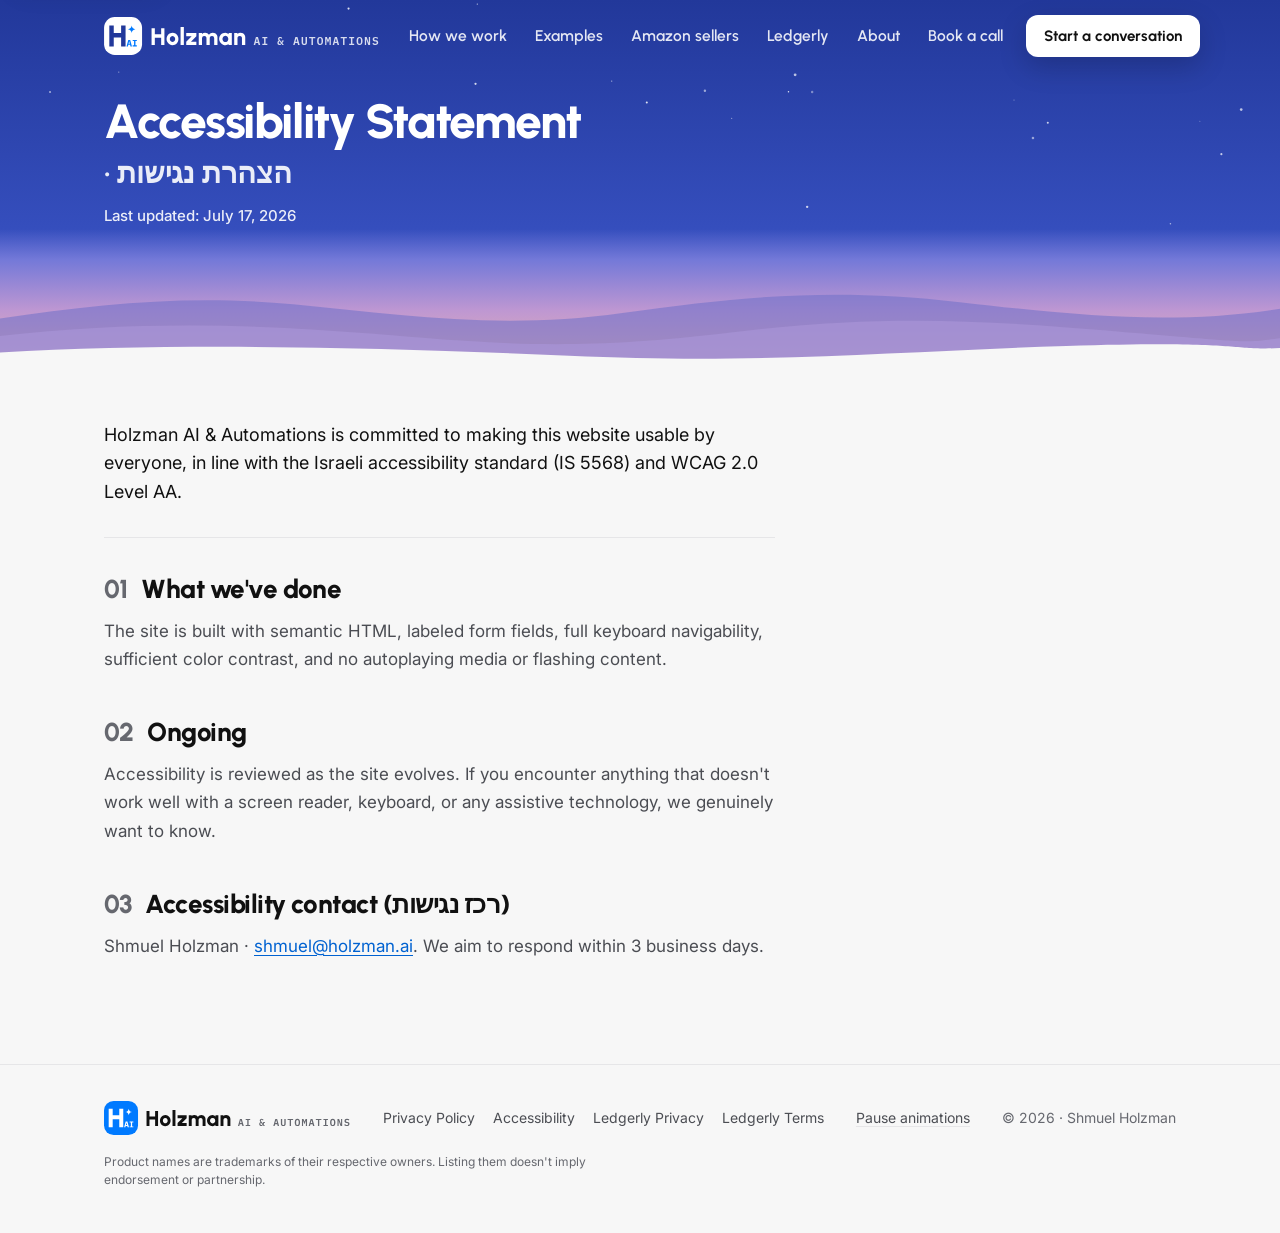
==== commit f15f67ff: "Hero buttons and a menu that stays at the top while scrolling - Home hero: "Book a call" is now the " ====
--- a/accessibility.html
+++ b/accessibility.html
@@ -30,7 +30,7 @@
 <link rel="preconnect" href="https://fonts.googleapis.com">
 <link rel="preconnect" href="https://fonts.gstatic.com" crossorigin>
 <link href="https://fonts.googleapis.com/css2?family=Urbanist:wght@700;800&family=Inter:wght@400;500;600&family=IBM+Plex+Mono:wght@500&display=swap" rel="stylesheet">
-<link rel="stylesheet" href="/dusk.css?v=2026-10">
+<link rel="stylesheet" href="/dusk.css?v=2026-10-13">
 <style>
   /* legal page only; the system lives in /dusk.css */
   .dusk.mini .dusk-copy h1 { font-weight: 800; font-size: clamp(34px, 4.4vw, 48px); line-height: 1.08; letter-spacing: -.03em; }
@@ -48,8 +48,7 @@
 <body>
 <a class="skip" href="#main">Skip to content</a>
 
-<header class="dusk mini" id="top">
-  <svg class="stars" aria-hidden="true" focusable="false"><circle cx="0.02%" cy="2.54%" r="0.84" opacity="0.62" style="animation-delay:0.86s;animation-duration:2.69s"/><circle cx="8.20%" cy="61.39%" r="1.06" opacity="0.60" style="animation-delay:2.79s;animation-duration:5.06s"/><circle cx="11.22%" cy="79.52%" r="0.71" opacity="0.44" style="animation-delay:1.48s;animation-duration:3.06s"/><circle cx="81.86%" cy="53.74%" r="1.04" opacity="0.75" style="animation-delay:1.86s;animation-duration:3.64s"/><circle cx="46.18%" cy="11.94%" r="0.60" opacity="0.37" style="animation-delay:1.93s;animation-duration:2.93s"/><circle cx="93.74%" cy="53.06%" r="0.53" opacity="0.40" style="animation-delay:3.16s;animation-duration:4.03s"/><circle cx="55.07%" cy="39.74%" r="1.21" opacity="0.55" style="animation-delay:2.32s;animation-duration:4.16s"/><circle cx="62.12%" cy="32.72%" r="1.39" opacity="0.69" style="animation-delay:1.79s;animation-duration:3.51s"/><circle cx="27.23%" cy="3.75%" r="1.07" opacity="0.84" style="animation-delay:1.59s;animation-duration:3.44s"/><circle cx="26.31%" cy="82.97%" r="0.67" opacity="0.67" style="animation-delay:3.10s;animation-duration:3.62s"/><circle cx="80.70%" cy="60.40%" r="1.29" opacity="0.52" style="animation-delay:2.36s;animation-duration:3.54s"/><circle cx="12.13%" cy="8.69%" r="1.22" opacity="0.70" style="animation-delay:1.76s;animation-duration:4.77s"/><circle cx="37.29%" cy="1.78%" r="0.67" opacity="0.69" style="animation-delay:2.18s;animation-duration:3.00s"/><circle cx="51.48%" cy="71.47%" r="0.54" opacity="0.79" style="animation-delay:1.24s;animation-duration:4.77s"/><circle cx="96.97%" cy="47.95%" r="1.34" opacity="0.69" style="animation-delay:3.36s;animation-duration:3.74s"/><circle cx="36.35%" cy="4.54%" r="0.57" opacity="0.75" style="animation-delay:2.03s;animation-duration:3.79s"/><circle cx="47.79%" cy="35.47%" r="0.67" opacity="0.63" style="animation-delay:1.22s;animation-duration:4.58s"/><circle cx="60.59%" cy="10.15%" r="0.98" opacity="0.42" style="animation-delay:1.55s;animation-duration:4.58s"/><circle cx="29.23%" cy="46.50%" r="1.38" opacity="0.46" style="animation-delay:2.57s;animation-duration:3.87s"/><circle cx="37.15%" cy="36.69%" r="1.11" opacity="0.80" style="animation-delay:1.49s;animation-duration:5.20s"/><circle cx="9.28%" cy="31.55%" r="0.56" opacity="0.61" style="animation-delay:2.10s;animation-duration:3.45s"/><circle cx="57.16%" cy="51.79%" r="0.64" opacity="0.50" style="animation-delay:1.36s;animation-duration:5.19s"/><circle cx="45.77%" cy="67.10%" r="1.29" opacity="0.81" style="animation-delay:1.68s;animation-duration:3.62s"/><circle cx="50.53%" cy="44.82%" r="1.02" opacity="0.84" style="animation-delay:2.69s;animation-duration:3.66s"/><circle cx="61.60%" cy="40.16%" r="0.74" opacity="0.85" style="animation-delay:2.72s;animation-duration:3.21s"/><circle cx="67.27%" cy="10.52%" r="1.31" opacity="0.65" style="animation-delay:1.17s;animation-duration:3.83s"/><circle cx="91.44%" cy="97.88%" r="0.77" opacity="0.59" style="animation-delay:2.38s;animation-duration:5.09s"/><circle cx="95.42%" cy="67.48%" r="1.09" opacity="0.72" style="animation-delay:2.75s;animation-duration:3.29s"/><circle cx="79.22%" cy="43.72%" r="0.52" opacity="0.53" style="animation-delay:0.41s;animation-duration:4.50s"/><circle cx="63.45%" cy="40.28%" r="1.24" opacity="0.40" style="animation-delay:0.04s;animation-duration:3.83s"/><circle cx="3.91%" cy="40.29%" r="1.05" opacity="0.56" style="animation-delay:3.36s;animation-duration:5.07s"/><circle cx="63.06%" cy="90.52%" r="1.18" opacity="0.75" style="animation-delay:2.85s;animation-duration:4.26s"/></svg>
+<header class="site-bar">
   <div class="wrap">
     <nav class="dusk-nav" aria-label="Main">
       <a class="lockup" href="/" aria-label="Holzman AI &amp; Automations home"><img src="/logo-reverse.svg" alt="Holzman AI &amp; Automations" width="276" height="38"></a>
@@ -60,16 +59,23 @@
         <a href="/ledgerly">Ledgerly</a>
         <a class="nav-lo" href="/#about">About</a>
         <a href="/book">Book a call</a>
-        <a class="btn btn-white btn-sm" href="/#contact">Start a conversation</a>
+        <a class="btn btn-white btn-sm nav-wide" href="/#contact">Start a conversation</a>
+        <a class="btn btn-white btn-sm nav-narrow" href="/book">Book a call</a>
       </div>
     </nav>
+  </div>
+</header>
+
+<div class="dusk mini" id="top">
+  <svg class="stars" aria-hidden="true" focusable="false"><circle cx="0.02%" cy="2.54%" r="0.84" opacity="0.62" style="animation-delay:0.86s;animation-duration:2.69s"/><circle cx="8.20%" cy="61.39%" r="1.06" opacity="0.60" style="animation-delay:2.79s;animation-duration:5.06s"/><circle cx="11.22%" cy="79.52%" r="0.71" opacity="0.44" style="animation-delay:1.48s;animation-duration:3.06s"/><circle cx="81.86%" cy="53.74%" r="1.04" opacity="0.75" style="animation-delay:1.86s;animation-duration:3.64s"/><circle cx="46.18%" cy="11.94%" r="0.60" opacity="0.37" style="animation-delay:1.93s;animation-duration:2.93s"/><circle cx="93.74%" cy="53.06%" r="0.53" opacity="0.40" style="animation-delay:3.16s;animation-duration:4.03s"/><circle cx="55.07%" cy="39.74%" r="1.21" opacity="0.55" style="animation-delay:2.32s;animation-duration:4.16s"/><circle cx="62.12%" cy="32.72%" r="1.39" opacity="0.69" style="animation-delay:1.79s;animation-duration:3.51s"/><circle cx="27.23%" cy="3.75%" r="1.07" opacity="0.84" style="animation-delay:1.59s;animation-duration:3.44s"/><circle cx="26.31%" cy="82.97%" r="0.67" opacity="0.67" style="animation-delay:3.10s;animation-duration:3.62s"/><circle cx="80.70%" cy="60.40%" r="1.29" opacity="0.52" style="animation-delay:2.36s;animation-duration:3.54s"/><circle cx="12.13%" cy="8.69%" r="1.22" opacity="0.70" style="animation-delay:1.76s;animation-duration:4.77s"/><circle cx="37.29%" cy="1.78%" r="0.67" opacity="0.69" style="animation-delay:2.18s;animation-duration:3.00s"/><circle cx="51.48%" cy="71.47%" r="0.54" opacity="0.79" style="animation-delay:1.24s;animation-duration:4.77s"/><circle cx="96.97%" cy="47.95%" r="1.34" opacity="0.69" style="animation-delay:3.36s;animation-duration:3.74s"/><circle cx="36.35%" cy="4.54%" r="0.57" opacity="0.75" style="animation-delay:2.03s;animation-duration:3.79s"/><circle cx="47.79%" cy="35.47%" r="0.67" opacity="0.63" style="animation-delay:1.22s;animation-duration:4.58s"/><circle cx="60.59%" cy="10.15%" r="0.98" opacity="0.42" style="animation-delay:1.55s;animation-duration:4.58s"/><circle cx="29.23%" cy="46.50%" r="1.38" opacity="0.46" style="animation-delay:2.57s;animation-duration:3.87s"/><circle cx="37.15%" cy="36.69%" r="1.11" opacity="0.80" style="animation-delay:1.49s;animation-duration:5.20s"/><circle cx="9.28%" cy="31.55%" r="0.56" opacity="0.61" style="animation-delay:2.10s;animation-duration:3.45s"/><circle cx="57.16%" cy="51.79%" r="0.64" opacity="0.50" style="animation-delay:1.36s;animation-duration:5.19s"/><circle cx="45.77%" cy="67.10%" r="1.29" opacity="0.81" style="animation-delay:1.68s;animation-duration:3.62s"/><circle cx="50.53%" cy="44.82%" r="1.02" opacity="0.84" style="animation-delay:2.69s;animation-duration:3.66s"/><circle cx="61.60%" cy="40.16%" r="0.74" opacity="0.85" style="animation-delay:2.72s;animation-duration:3.21s"/><circle cx="67.27%" cy="10.52%" r="1.31" opacity="0.65" style="animation-delay:1.17s;animation-duration:3.83s"/><circle cx="91.44%" cy="97.88%" r="0.77" opacity="0.59" style="animation-delay:2.38s;animation-duration:5.09s"/><circle cx="95.42%" cy="67.48%" r="1.09" opacity="0.72" style="animation-delay:2.75s;animation-duration:3.29s"/><circle cx="79.22%" cy="43.72%" r="0.52" opacity="0.53" style="animation-delay:0.41s;animation-duration:4.50s"/><circle cx="63.45%" cy="40.28%" r="1.24" opacity="0.40" style="animation-delay:0.04s;animation-duration:3.83s"/><circle cx="3.91%" cy="40.29%" r="1.05" opacity="0.56" style="animation-delay:3.36s;animation-duration:5.07s"/><circle cx="63.06%" cy="90.52%" r="1.18" opacity="0.75" style="animation-delay:2.85s;animation-duration:4.26s"/></svg>
+  <div class="wrap">
     <div class="dusk-copy">
       <h1>Accessibility Statement <span class="h1-he">· <span lang="he" dir="rtl">הצהרת נגישות</span></span></h1>
       <p class="meta"><span>Last updated: July 17, 2026</span></p>
     </div>
   </div>
   <svg class="hills" viewBox="0 0 1440 190" preserveAspectRatio="none" aria-hidden="true" focusable="false"><path d="M0 96C110 70 210 52 330 70S560 118 700 86S940 40 1080 66S1320 108 1440 78V190H0Z" fill="#6E6FC9" opacity=".55"/><path d="M0 128C150 100 290 106 420 124S650 156 820 122S1100 98 1260 120S1400 140 1440 132V190H0Z" fill="#A894D8" opacity=".7"/><path d="M0 158C200 140 420 148 640 164S1000 156 1200 146S1380 154 1440 150V190H0Z" fill="#F7F7F7"/></svg>
-</header>
+</div>
 
 <main id="main">
   <div class="wrap legal">
@@ -110,6 +116,6 @@
   </div>
 </footer>
 
-<script src="/dusk.js?v=2026-10" defer></script>
+<script src="/dusk.js?v=2026-10-13" defer></script>
 </body>
 </html>
--- a/dusk.css
+++ b/dusk.css
@@ -133,7 +133,6 @@
 .dusk-nav .lockup { min-width: 0; }
 .dusk-nav .lockup img { max-width: 100%; height: auto; max-height: 38px; }
 /* under 360px the logo gets the row to itself; the same button sits in the hero just below */
-@media (max-width: 359px) { .dusk-nav .btn { display: none; } }
 /* 901–1099px: the two lowest-priority links step aside so the menu stays on one row at full logo size */
 @media (max-width: 1099px) { .dusk-nav .links .nav-lo { display: none; } }
 .dusk-copy { position: relative; z-index: 2; text-align: center; max-width: 840px; margin: 0 auto; padding-top: 64px; }
@@ -147,6 +146,22 @@
 .dusk.mini { --pb: 140px; padding-bottom: var(--pb); }
 .dusk.mini .dusk-copy { padding-top: 24px; text-align: left; max-width: none; }
 .dusk.mini .hills { height: 104px; }
+/* ---------- site bar: the menu stays at the top while the page scrolls ----------
+   Fixed, with its space reserved at the top of the sky, so nothing jumps. Over the top of the
+   sky it is see-through (the sky starts at the same colour); once the page moves it is solid
+   with a soft shadow. Without the page script it is simply solid. Anchors land below it. */
+:root { --bar-h: 72px; }
+@media (max-width: 520px) { :root { --bar-h: 64px; } }
+html { scroll-padding-top: calc(var(--bar-h) + env(safe-area-inset-top, 0px) + 16px); }
+.site-bar { position: fixed; top: 0; left: 0; right: 0; z-index: 30; padding-top: env(safe-area-inset-top, 0px); background-color: var(--dusk-deep); transition: background-color .25s ease, box-shadow .25s ease; }
+.site-bar.at-top { background-color: transparent; }
+.site-bar.scrolled { box-shadow: 0 1px 0 rgba(255, 255, 255, .08), 0 8px 24px rgba(17, 17, 17, .16); }
+.site-bar .dusk-nav { height: var(--bar-h); padding-block: 0; }
+.site-bar + .dusk { padding-top: calc(var(--bar-h) + env(safe-area-inset-top, 0px)); }
+/* one header button: "Start a conversation" on wide screens, "Book a call" on phones (text links are hidden there) */
+.dusk-nav .nav-narrow { display: none; }
+@media (max-width: 900px) { .dusk-nav .nav-wide { display: none; } .dusk-nav .nav-narrow { display: inline-flex; } }
+
 .over-dusk { position: relative; z-index: 4; margin-top: -170px; }
 .dusk.compact + .over-dusk, .dusk.compact + main > .over-dusk:first-child { margin-top: -110px; }
 @media (max-width: 900px) {
@@ -250,6 +265,8 @@
   .btn:active { transform: none; }
 }
 @media print {
+  .site-bar { position: static; background: none; box-shadow: none; }
+  .site-bar + .dusk { padding-top: 0; }
   .dusk { background: #fff; color: var(--ink); padding-bottom: 0; }
   .dusk .stars, .dusk .hills, .dusk-nav .links { display: none; }
   .dusk-copy h1, .dusk-copy .lead { color: var(--ink); }
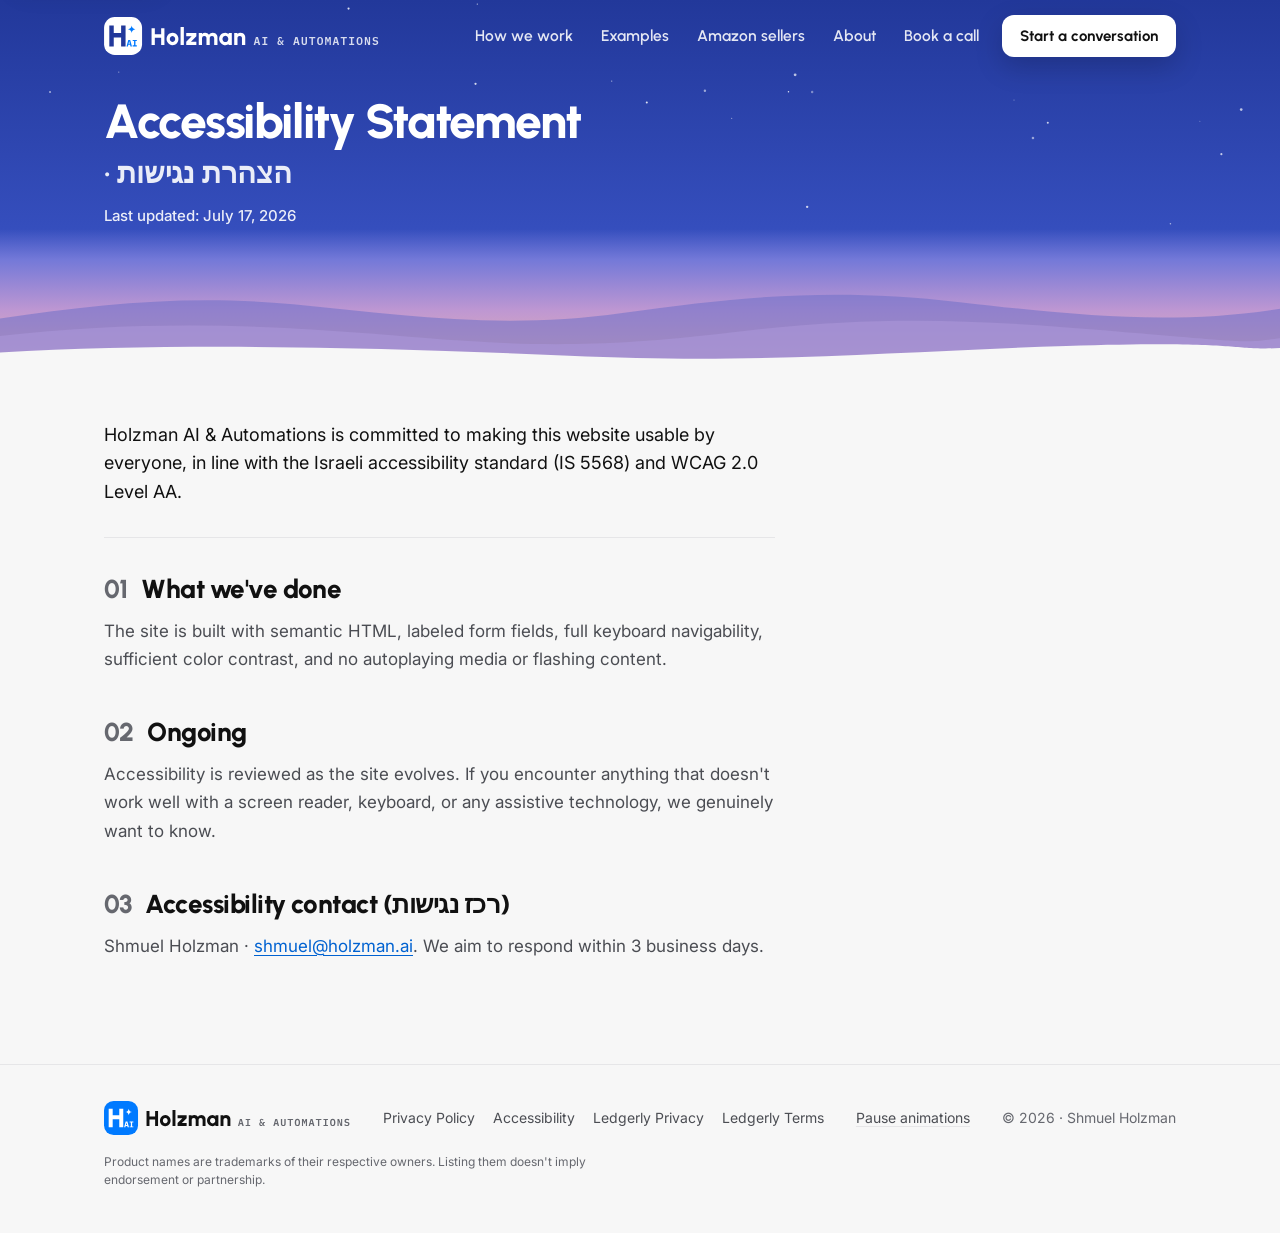
==== commit afa83f1d: "While MarginStory is parked: no public prices, not in the site map; Ledgerly out of the main menu (s" ====
--- a/accessibility.html
+++ b/accessibility.html
@@ -30,7 +30,7 @@
 <link rel="preconnect" href="https://fonts.googleapis.com">
 <link rel="preconnect" href="https://fonts.gstatic.com" crossorigin>
 <link href="https://fonts.googleapis.com/css2?family=Urbanist:wght@700;800&family=Inter:wght@400;500;600&family=IBM+Plex+Mono:wght@500&display=swap" rel="stylesheet">
-<link rel="stylesheet" href="/dusk.css?v=2026-10-13">
+<link rel="stylesheet" href="/dusk.css?v=2026-10-13b">
 <style>
   /* legal page only; the system lives in /dusk.css */
   .dusk.mini .dusk-copy h1 { font-weight: 800; font-size: clamp(34px, 4.4vw, 48px); line-height: 1.08; letter-spacing: -.03em; }
@@ -56,7 +56,6 @@
         <a class="nav-lo" href="/#how">How we work</a>
         <a href="/examples">Examples</a>
         <a href="/amazon-sellers">Amazon sellers</a>
-        <a href="/ledgerly">Ledgerly</a>
         <a class="nav-lo" href="/#about">About</a>
         <a href="/book">Book a call</a>
         <a class="btn btn-white btn-sm nav-wide" href="/#contact">Start a conversation</a>
--- a/dusk.css
+++ b/dusk.css
@@ -155,7 +155,12 @@
 html { scroll-padding-top: calc(var(--bar-h) + env(safe-area-inset-top, 0px) + 16px); }
 .site-bar { position: fixed; top: 0; left: 0; right: 0; z-index: 30; padding-top: env(safe-area-inset-top, 0px); background-color: var(--dusk-deep); transition: background-color .25s ease, box-shadow .25s ease; }
 .site-bar.at-top { background-color: transparent; }
-.site-bar.scrolled { box-shadow: 0 1px 0 rgba(255, 255, 255, .08), 0 8px 24px rgba(17, 17, 17, .16); }
+/* scrolled: frosted glass, so the page shows faintly through (Shmuel, 2026-10-13). At .8 the menu text
+   keeps AA contrast even over a plain white page; a solid bar where blur is unsupported or the visitor
+   asks for less transparency. */
+.site-bar.scrolled { background-color: rgba(34, 56, 154, .8); -webkit-backdrop-filter: blur(6px) saturate(140%); backdrop-filter: blur(6px) saturate(140%); box-shadow: 0 1px 0 rgba(255, 255, 255, .08), 0 8px 24px rgba(17, 17, 17, .16); }
+@supports not ((backdrop-filter: blur(1px)) or (-webkit-backdrop-filter: blur(1px))) { .site-bar.scrolled { background-color: rgba(34, 56, 154, .96); } }
+@media (prefers-reduced-transparency: reduce) { .site-bar.scrolled { background-color: var(--dusk-deep); -webkit-backdrop-filter: none; backdrop-filter: none; } }
 .site-bar .dusk-nav { height: var(--bar-h); padding-block: 0; }
 .site-bar + .dusk { padding-top: calc(var(--bar-h) + env(safe-area-inset-top, 0px)); }
 /* one header button: "Start a conversation" on wide screens, "Book a call" on phones (text links are hidden there) */
